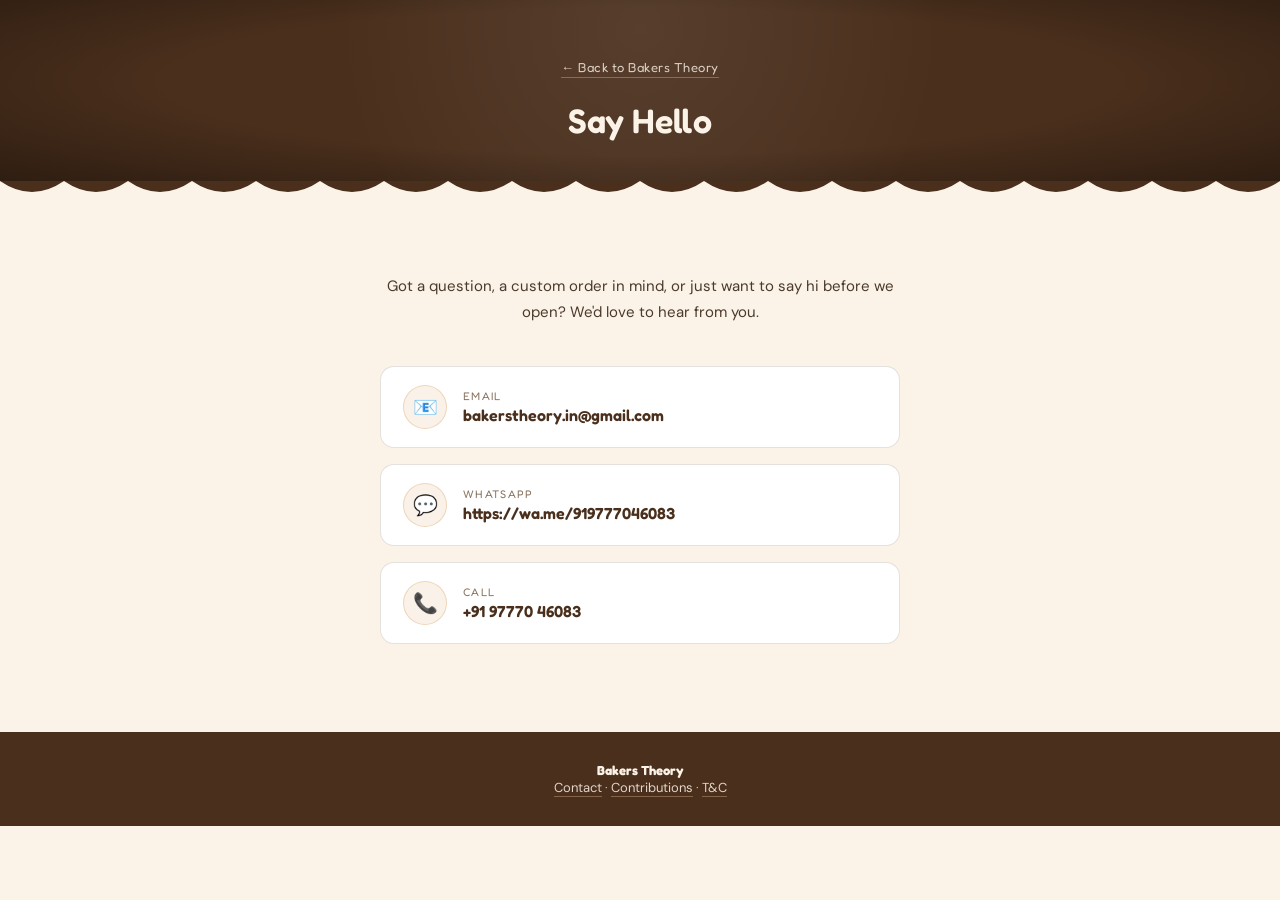
==== contact.html @ 6b5f2db3 "feat: Add contact, contributions, and T&C pages; implement fade-in effect for details section; creat" ====
<!DOCTYPE html>
<html lang="en">
<head>
<meta charset="UTF-8" />
<meta name="viewport" content="width=device-width, initial-scale=1.0" />
<title>Say Hello - Bakers Theory</title>
<link rel="preconnect" href="https://fonts.googleapis.com">
<link href="https://fonts.googleapis.com/css2?family=Fredoka:wght@400;500;600;700&family=DM+Sans:ital,wght@0,400;0,500;0,600;1,400&family=Allura&display=swap" rel="stylesheet">
<link rel="stylesheet" href="styles.css">
</head>
<body>
  <section class="page-header">
    <div class="wrap inner">
      <a class="back-link" href="/">&larr; Back to Bakers Theory</a>
      <h1>Say Hello</h1>
    </div>
  </section>
  <div class="scallop" aria-hidden="true">
    <svg viewBox="0 0 400 20" preserveAspectRatio="none">
      <path d="M0,0 Q10,20 20,0 Q30,20 40,0 Q50,20 60,0 Q70,20 80,0 Q90,20 100,0 Q110,20 120,0 Q130,20 140,0 Q150,20 160,0 Q170,20 180,0 Q190,20 200,0 Q210,20 220,0 Q230,20 240,0 Q250,20 260,0 Q270,20 280,0 Q290,20 300,0 Q310,20 320,0 Q330,20 340,0 Q350,20 360,0 Q370,20 380,0 Q390,20 400,0 L400,0 L0,0 Z" fill="var(--brown-deep)"/>
    </svg>
  </div>
  <section class="contact-section">
    <div class="contact-inner">
      <p class="contact-lede">Got a question, a custom order in mind, or just want to say hi before we open? We'd love to hear from you.</p>
      <ul class="contact-cards">
        <li>
          <span class="contact-icon" aria-hidden="true">📧</span>
          <span class="contact-detail">
            <span class="contact-label">Email</span>
            <a class="contact-value" href="mailto:bakerstheory.in@gmail.com">bakerstheory.in@gmail.com</a>
          </span>
        </li>
        <li>
          <span class="contact-icon" aria-hidden="true">💬</span>
          <span class="contact-detail">
            <span class="contact-label">WhatsApp</span>
            <a class="contact-value" href="https://wa.me/919777046083" target="_blank" rel="noopener noreferrer">https://wa.me/919777046083</a>
          </span>
        </li>
        <li>
          <span class="contact-icon" aria-hidden="true">📞</span>
          <span class="contact-detail">
            <span class="contact-label">Call</span>
            <a class="contact-value" href="tel:+919777046083">+91 97770 46083</a>
          </span>
        </li>
      </ul>
    </div>
  </section>
<footer>
  <strong>Bakers Theory</strong><br/>
  <a href="/contact">Contact</a> · <a href="/contributions">Contributions</a> · <a href="/tandc">T&amp;C</a>
</footer>
</body>
</html>
---- styles.css ----
:root{
    --brown-deep:#4A2F1C;
    --brown-darker:#3A2414;
    --cream:#FBF3E7;
    --caramel:#C9812C;
    --caramel-warm:#D8A06A;
    --blush:#F2C9A0;
    --ink:#2B1B10;
    --line: rgba(74,47,28,0.14);
  }
  *{box-sizing:border-box;}
  html{scroll-behavior:smooth;}
  body{
    margin:0;
    background:var(--cream);
    color:var(--ink);
    font-family:'DM Sans', sans-serif;
    -webkit-font-smoothing:antialiased;
  }
  h1,h2,h3,.display{
    font-family:'Fredoka', sans-serif;
    font-weight:600;
    color:var(--brown-deep);
    margin:0;
  }
  a{color:inherit;}
  .wrap{max-width:960px;margin:0 auto;padding:0 28px;}

  /* Scallop divider */
  .scallop{display:block;width:100%;height:22px;line-height:0;}
  .scallop svg{display:block;width:100%;height:100%;}

  /* HERO */
  .hero{
    background:var(--brown-deep);
    color:var(--cream);
    text-align:center;
    padding:104px 24px 64px;
    position:relative;
    overflow:hidden;
  }
  .hero::before{
    content:"";
    position:absolute;
    inset:0;
    background:
      radial-gradient(circle at 50% 16%, rgba(255,255,255,0.075), transparent 46%),
      radial-gradient(circle at 12% 88%, rgba(255,255,255,0.04), transparent 42%),
      radial-gradient(circle at 90% 80%, rgba(255,255,255,0.04), transparent 42%),
      radial-gradient(ellipse at 50% 45%, transparent 52%, rgba(0,0,0,0.38) 100%);
    pointer-events:none;
  }
  .hero::after{
    content:"";
    position:absolute;
    inset:0;
    background-image:url("data:image/svg+xml;utf8,<svg xmlns='http://www.w3.org/2000/svg'><filter id='n'><feTurbulence type='fractalNoise' baseFrequency='0.85' numOctaves='2' stitchTiles='stitch'/></filter><rect width='100%25' height='100%25' filter='url(%23n)'/></svg>");
    opacity:0.035;
    mix-blend-mode:overlay;
    pointer-events:none;
  }

  /* SMS Login button */
  .sms-login-btn{
    position:absolute;
    top:24px;
    right:24px;
    z-index:5;
    display:flex;
    flex-direction:column;
    align-items:center;
    justify-content:center;
    line-height:1.15;
    text-decoration:none;
    font-family:'Fredoka', sans-serif;
    color:var(--cream);
    background:rgba(255,255,255,0.06);
    border:1.25px solid rgba(242,201,160,0.4);
    border-radius:999px;
    padding:9px 18px;
    cursor:pointer;
    transition:background .2s ease, border-color .2s ease, transform .2s ease;
  }
  .sms-login-btn:hover,
  .sms-login-btn:focus-visible{
    background:rgba(255,255,255,0.12);
    border-color:var(--caramel);
    transform:translateY(-2px);
  }
  .sms-login-btn:focus-visible{
    outline:2px solid var(--caramel);
    outline-offset:2px;
  }
  .sms-login-btn .sms-main{
    font-size:14px;
    font-weight:700;
    letter-spacing:.04em;
  }
  .sms-login-btn .sms-sub{
    font-size:9.5px;
    font-weight:500;
    letter-spacing:.1em;
    text-transform:uppercase;
    color:var(--blush);
    margin-top:1px;
  }
  @media (max-width:480px){
    .sms-login-btn{top:16px; right:16px; padding:7px 14px;}
    .sms-login-btn .sms-main{font-size:12px;}
    .sms-login-btn .sms-sub{font-size:8px;}
  }

  @keyframes fadeSlideUp{
    from{opacity:0; transform:translateY(16px);}
    to{opacity:1; transform:translateY(0);}
  }

  .hero-announce{position:relative; margin-bottom:80px;}

  .script-line{
    display:flex;
    align-items:center;
    justify-content:center;
    gap:14px;
    margin:0 0 20px;
    line-height:1;
    font-family:'Allura', cursive;
    font-weight:400;
    font-size:clamp(30px, 6.4vw, 44px);
    color:var(--caramel-warm);
    opacity:0;
    animation:fadeSlideUp 650ms ease-out 0ms both;
  }
  .flourish{
    display:inline-block;
    width:34px;
    height:14px;
    flex:0 0 auto;
    opacity:0.75;
  }
  .flourish svg{display:block;width:100%;height:100%;}
  .flourish-right{transform:scaleX(-1);}

  .pill-wrap{
    display:flex;
    justify-content:center;
    margin:0 0 14px;
    opacity:0;
    animation:fadeSlideUp 650ms ease-out 200ms both;
  }
  .pill{
    display:inline-flex;
    align-items:center;
    white-space:nowrap;
    font-family:'Fredoka', sans-serif;
    font-weight:600;
    letter-spacing:0.2em;
    text-transform:uppercase;
    font-size:clamp(10.5px, 2.9vw, 13.5px);
    color:var(--cream);
    background:transparent;
    border:1.25px solid rgba(201,129,44,0.55);
    border-radius:999px;
    padding:11px clamp(16px, 4vw, 26px);
  }
  .pill .bullet{color:var(--caramel); margin:0 10px; font-size:0.8em;}

  .right-now{
    position:relative;
    display:inline-block;
    margin:0;
    font-family:'Fredoka', sans-serif;
    font-weight:600;
    letter-spacing:0.14em;
    text-transform:uppercase;
    font-size:clamp(12.5px, 2.6vw, 15px);
    color:rgba(251,243,231,0.72);
    opacity:0;
    animation:fadeSlideUp 650ms ease-out 350ms both;
  }
  .right-now .swoosh{
    position:absolute;
    left:50%;
    top:100%;
    transform:translateX(-50%);
    width:74px;
    height:14px;
    margin-top:6px;
    opacity:0.6;
  }
  .right-now .swoosh svg{display:block;width:100%;height:100%;}

  .logo-wrap{
    display:flex;
    flex-direction:column;
    align-items:center;
    justify-content:center;
    width:100%;
    text-align:center;
  }
  .logo-img{
    width:min(560px, 86vw);
    height:auto;
    margin:0 0 18px;
    display:block;
    overflow:visible;
    color:var(--cream);
    opacity:0;
    animation:fadeSlideUp 650ms ease-out 500ms both;
  }
  @media (max-width:480px){
    .hero{padding:80px 20px 56px;}
    .hero-announce{margin-bottom:64px;}
    .flourish{width:26px;}
    .pill{padding:10px clamp(14px, 5vw, 18px);}
  }
  .hero p.lede{
    max-width:520px;
    margin:18px auto 0;
    font-size:17px;
    line-height:1.7;
    color:rgba(251,243,231,0.86);
  }
  .oven-line{
    display:flex;
    align-items:center;
    justify-content:center;
    gap:10px;
    margin-top:34px;
    font-family:'Fredoka', sans-serif;
    font-size:15px;
    color:var(--blush);
  }
  .oven-line .dot{width:6px;height:6px;border-radius:50%; background:var(--caramel); animation:pulse 1.6s ease-in-out infinite;}
  .oven-line .dot:nth-child(4){animation-delay:.2s;}
  .oven-line .dot:nth-child(5){animation-delay:.4s;}
  @keyframes pulse{0%,100%{opacity:.35;} 50%{opacity:1;}}

  /* NOTIFY / STORY SECTION */
  .notify{padding:56px 24px 60px; text-align:center;}
  .notify h2{font-size:26px;margin-bottom:10px;}
  .notify p{max-width:460px;margin:0 auto 26px; color:#5b4534; line-height:1.6; font-size:15.5px;}
  .story{max-width:600px; margin:0 auto; text-align:left;}
  .story p{max-width:none; text-align:justify; line-height:1.8; margin-bottom:16px; color:#5b4534; font-size:15.5px;}
  .form-note{font-size:12.5px;color:#8a7360;margin-top:12px; text-align:center;}

  /* WHAT TO EXPECT + CONTACT */
  .details{
    background:var(--brown-deep);
    border-top:1px solid rgba(251,243,231,0.08);
    border-bottom:1px solid rgba(251,243,231,0.08);
    padding:80px 24px 88px;
    position:relative;
    overflow:hidden;
  }
  .details::before{
    content:"";
    position:absolute;
    inset:0;
    background:radial-gradient(circle at 50% 0%, rgba(255,255,255,0.06), transparent 55%);
    pointer-events:none;
  }
  .expect-inner{
    max-width:760px;
    margin:0 auto;
    text-align:center;
    position:relative;
    opacity:0;
    transform:translateY(24px);
    transition:opacity .7s ease-out, transform .7s ease-out;
  }
  .details.in-view .expect-inner{opacity:1; transform:translateY(0);}
  .expect-eyebrow{
    font-family:'Fredoka', sans-serif;
    font-size:12px;
    letter-spacing:.2em;
    text-transform:uppercase;
    color:var(--blush);
    opacity:.75;
    margin:0 0 14px;
  }
  .expect-heading{
    font-family:'Fredoka', sans-serif;
    font-weight:600;
    font-size:clamp(26px, 4vw, 34px);
    color:var(--cream);
    margin:0 0 48px;
    letter-spacing:.01em;
  }
  .expect-grid{
    list-style:none;
    margin:0 auto 56px;
    padding:0;
    display:flex;
    flex-wrap:wrap;
    justify-content:center;
    align-items:flex-start;
    gap:36px 44px;
    max-width:620px;
  }
  .expect-grid li{
    display:flex;
    flex-direction:column;
    align-items:center;
    justify-content:flex-start;
    gap:12px;
    width:128px;
    min-height:96px;
    margin:0;
    padding:0;
    font-family:'DM Sans', sans-serif;
    font-size:16.5px;
    color:rgba(251,243,231,0.92);
    text-align:center;
  }
  .expect-grid-full{width:128px;}
  .expect-icon{
    font-size:19px;
    line-height:1;
    flex:0 0 auto;
    width:38px;
    height:38px;
    display:flex;
    align-items:center;
    justify-content:center;
    border-radius:50%;
    background:rgba(255,255,255,0.06);
    border:1px solid rgba(242,201,160,0.25);
    margin:0;
  }
  .expect-icon img{width:24px;height:24px;object-fit:contain;display:block;}
  .expect-divider{
    width:64px;
    height:1px;
    margin:0 auto 0;
    background:linear-gradient(90deg, transparent, var(--caramel), transparent);
    opacity:.6;
  }
  @media (max-width:640px){
    .details{padding:64px 20px 72px;}
    .expect-heading{margin-bottom:40px;}
    .expect-grid{gap:28px 24px; max-width:300px;}
    .expect-grid li, .expect-grid-full{width:100px; min-height:88px;}
  }
  @media (prefers-reduced-motion: reduce){
    .expect-inner{opacity:1; transform:none; transition:none;}
  }

  /* TERMS */
  .terms{padding:60px 24px 40px;}
  .terms .inner{max-width:720px;margin:0 auto;}
  .terms h2{font-size:24px;margin-bottom:6px;}
  .terms .updated{font-size:13px;color:#8a7360;margin-bottom:30px;}
  .terms h3{font-family:'Fredoka', sans-serif; font-size:16px; color:var(--brown-deep); margin:26px 0 8px;}
  .terms p, .terms li{font-size:14.5px; line-height:1.75; color:#4a3a2c;}
  .terms ul{padding-left:20px; margin:8px 0;}
  .terms ol{padding-left:20px; margin:8px 0;}
  .terms li{margin-bottom:4px;}

  /* PAGE HEADER (Contact / T&C / Contributions) */
  .page-header{
    background:var(--brown-deep);
    color:var(--cream);
    text-align:center;
    padding:56px 24px 40px;
    position:relative;
    overflow:hidden;
  }
  .page-header::before{
    content:"";
    position:absolute;
    inset:0;
    background:
      radial-gradient(circle at 50% 16%, rgba(255,255,255,0.075), transparent 46%),
      radial-gradient(ellipse at 50% 45%, transparent 52%, rgba(0,0,0,0.38) 100%);
    pointer-events:none;
  }
  .page-header .inner{position:relative;}
  .back-link{
    display:inline-flex;
    align-items:center;
    gap:6px;
    font-family:'Fredoka', sans-serif;
    font-size:13px;
    letter-spacing:.04em;
    color:rgba(251,243,231,0.8);
    text-decoration:none;
    border-bottom:1px solid rgba(242,201,160,0.35);
    padding-bottom:2px;
    margin-bottom:22px;
    transition:color .2s ease, border-color .2s ease;
  }
  .back-link:hover, .back-link:focus-visible{color:var(--cream); border-color:var(--caramel-warm);}
  .page-header h1{color:var(--cream); font-size:clamp(26px, 4vw, 34px);}

  /* CONTACT + CONTRIBUTIONS CARDS */
  .contact-section{padding:70px 24px 88px;}
  .contact-inner{max-width:520px; margin:0 auto; text-align:center;}
  .contact-lede{font-size:15px; line-height:1.75; color:#4a3a2c; margin:0 0 40px;}
  .contact-cards{list-style:none; margin:0; padding:0; display:flex; flex-direction:column; gap:16px;}
  .contact-cards li{
    background:#fff;
    border:1px solid var(--line);
    border-radius:14px;
    padding:18px 22px;
    display:flex;
    align-items:center;
    gap:16px;
    text-align:left;
  }
  .contact-icon{
    font-size:20px;
    line-height:1;
    flex:0 0 auto;
    width:44px;
    height:44px;
    display:flex;
    align-items:center;
    justify-content:center;
    border-radius:50%;
    background:rgba(201,129,44,0.1);
    border:1px solid rgba(201,129,44,0.25);
  }
  .contact-detail{display:flex; flex-direction:column; gap:2px;}
  .contact-label{
    font-family:'Fredoka', sans-serif;
    font-size:11px;
    letter-spacing:.12em;
    text-transform:uppercase;
    color:#8a7360;
  }
  .contact-value{
    font-family:'Fredoka', sans-serif;
    font-weight:600;
    font-size:16px;
    color:var(--brown-deep);
    text-decoration:none;
    word-break:break-word;
  }
  a.contact-value:hover, a.contact-value:focus-visible{color:var(--caramel);}

  footer{
    background:var(--brown-deep);
    color:rgba(251,243,231,0.7);
    text-align:center;
    padding:30px 24px;
    font-size:13px;
  }
  footer strong{color:var(--cream); font-family:'Fredoka', sans-serif;}
  footer a{color:rgba(251,243,231,0.85); text-decoration:none; border-bottom:1px solid rgba(242,201,160,0.35);}
  footer a:hover, footer a:focus-visible{color:var(--cream);}

  @media (prefers-reduced-motion: reduce){
    *{animation:none !important; transition:none !important;}
    .script-line, .pill-wrap, .right-now, .logo-img{opacity:1 !important; transform:none !important;}
  }
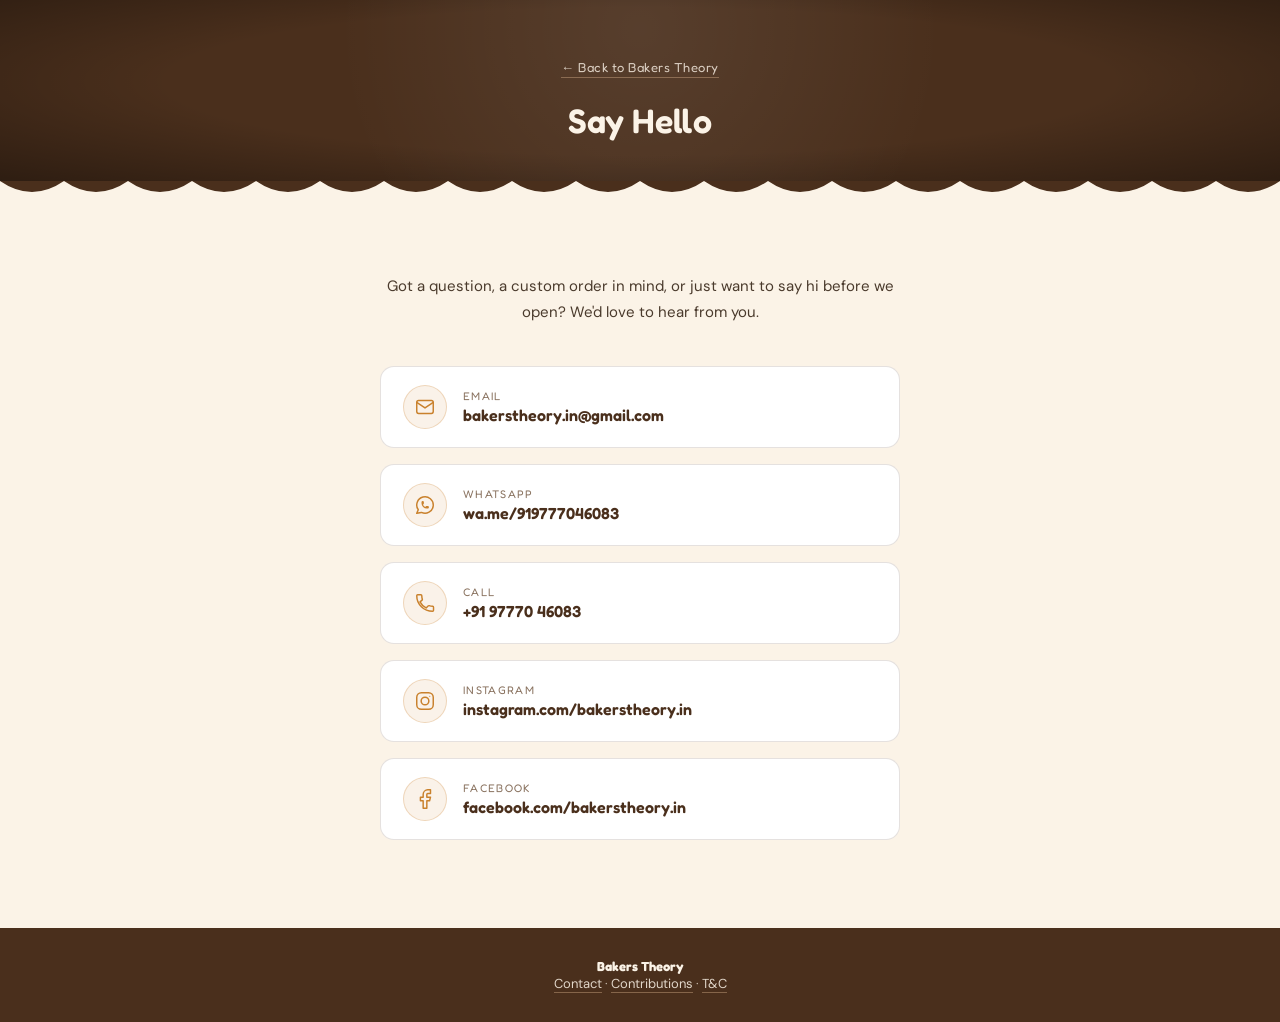
==== commit d87a1760: "Update contact.html" ====
--- a/contact.html
+++ b/contact.html
@@ -25,24 +25,48 @@
       <p class="contact-lede">Got a question, a custom order in mind, or just want to say hi before we open? We'd love to hear from you.</p>
       <ul class="contact-cards">
         <li>
-          <span class="contact-icon" aria-hidden="true">📧</span>
+          <span class="contact-icon" aria-hidden="true">
+            <svg viewBox="0 0 24 24" fill="none" stroke="currentColor" stroke-width="1.6" stroke-linecap="round" stroke-linejoin="round"><rect x="3" y="5" width="18" height="14" rx="2"/><path d="M3 7l9 6 9-6"/></svg>
+          </span>
           <span class="contact-detail">
             <span class="contact-label">Email</span>
             <a class="contact-value" href="mailto:bakerstheory.in@gmail.com">bakerstheory.in@gmail.com</a>
           </span>
         </li>
         <li>
-          <span class="contact-icon" aria-hidden="true">💬</span>
+          <span class="contact-icon" aria-hidden="true">
+            <svg viewBox="0 0 24 24" fill="none" stroke="currentColor" stroke-width="1.6" stroke-linecap="round" stroke-linejoin="round"><path d="M3 21l1.65 -3.8a9 9 0 1 1 3.4 2.9l-5.05 .9"/><path d="M9 10a.5 .5 0 0 0 1 0v-1a.5 .5 0 0 0 -1 0v1a5 5 0 0 0 5 5h1a.5 .5 0 0 0 0 -1h-1a.5 .5 0 0 0 0 1"/></svg>
+          </span>
           <span class="contact-detail">
             <span class="contact-label">WhatsApp</span>
-            <a class="contact-value" href="https://wa.me/919777046083" target="_blank" rel="noopener noreferrer">https://wa.me/919777046083</a>
+            <a class="contact-value" href="https://wa.me/919777046083" target="_blank" rel="noopener noreferrer">wa.me/919777046083</a>
           </span>
         </li>
         <li>
-          <span class="contact-icon" aria-hidden="true">📞</span>
+          <span class="contact-icon" aria-hidden="true">
+            <svg viewBox="0 0 24 24" fill="none" stroke="currentColor" stroke-width="1.6" stroke-linecap="round" stroke-linejoin="round"><path d="M6.6 10.8c1.4 2.8 3.8 5.2 6.6 6.6l2.2-2.2c.3-.3.7-.4 1.1-.3 1.2.4 2.5.6 3.8.6.6 0 1 .4 1 1V20c0 .6-.4 1-1 1C10.7 21 3 13.3 3 4c0-.6.4-1 1-1h3.5c.6 0 1 .4 1 1 0 1.3.2 2.6.6 3.8.1.4 0 .8-.3 1.1L6.6 10.8z"/></svg>
+          </span>
           <span class="contact-detail">
             <span class="contact-label">Call</span>
             <a class="contact-value" href="tel:+919777046083">+91 97770 46083</a>
+          </span>
+        </li>
+        <li>
+          <span class="contact-icon" aria-hidden="true">
+            <svg viewBox="0 0 24 24" fill="none" stroke="currentColor" stroke-width="1.6" stroke-linecap="round" stroke-linejoin="round"><rect x="3" y="3" width="18" height="18" rx="5"/><circle cx="12" cy="12" r="4.2"/><circle cx="17.2" cy="6.8" r="0.6" fill="currentColor" stroke="none"/></svg>
+          </span>
+          <span class="contact-detail">
+            <span class="contact-label">Instagram</span>
+            <a class="contact-value" href="https://instagram.com/bakerstheory.in" target="_blank" rel="noopener noreferrer">instagram.com/bakerstheory.in</a>
+          </span>
+        </li>
+        <li>
+          <span class="contact-icon" aria-hidden="true">
+            <svg viewBox="0 0 24 24" fill="none" stroke="currentColor" stroke-width="1.6" stroke-linecap="round" stroke-linejoin="round"><path d="M18 2h-3a5 5 0 00-5 5v3H7v4h3v8h4v-8h3l1-4h-4V7a1 1 0 011-1h3z"/></svg>
+          </span>
+          <span class="contact-detail">
+            <span class="contact-label">Facebook</span>
+            <a class="contact-value" href="https://facebook.com/bakerstheory.in" target="_blank" rel="noopener noreferrer">facebook.com/bakerstheory.in</a>
           </span>
         </li>
       </ul>
--- a/styles.css
+++ b/styles.css
@@ -1,4 +1,4 @@
-  :root{
+:root{
     --brown-deep:#4A2F1C;
     --brown-darker:#3A2414;
     --cream:#FBF3E7;
@@ -7,11 +7,15 @@
     --blush:#F2C9A0;
     --ink:#2B1B10;
     --line: rgba(74,47,28,0.14);
+    --ease-luxury: cubic-bezier(.16,1,.3,1);
   }
   *{box-sizing:border-box;}
   html{scroll-behavior:smooth;}
   body{
     margin:0;
+    min-height:100vh;
+    display:flex;
+    flex-direction:column;
     background:var(--cream);
     color:var(--ink);
     font-family:'DM Sans', sans-serif;
@@ -50,15 +54,7 @@
       radial-gradient(ellipse at 50% 45%, transparent 52%, rgba(0,0,0,0.38) 100%);
     pointer-events:none;
   }
-  .hero::after{
-    content:"";
-    position:absolute;
-    inset:0;
-    background-image:url("data:image/svg+xml;utf8,<svg xmlns='http://www.w3.org/2000/svg'><filter id='n'><feTurbulence type='fractalNoise' baseFrequency='0.85' numOctaves='2' stitchTiles='stitch'/></filter><rect width='100%25' height='100%25' filter='url(%23n)'/></svg>");
-    opacity:0.035;
-    mix-blend-mode:overlay;
-    pointer-events:none;
-  }
+  /* grain/noise overlay removed for a clean matte finish */
 
   /* SMS Login button */
   .sms-login-btn{
@@ -79,7 +75,7 @@
     border-radius:999px;
     padding:9px 18px;
     cursor:pointer;
-    transition:background .2s ease, border-color .2s ease, transform .2s ease;
+    transition:background .35s var(--ease-luxury), border-color .35s var(--ease-luxury), transform .35s var(--ease-luxury);
   }
   .sms-login-btn:hover,
   .sms-login-btn:focus-visible{
@@ -241,7 +237,7 @@
   .notify h2{font-size:26px;margin-bottom:10px;}
   .notify p{max-width:460px;margin:0 auto 26px; color:#5b4534; line-height:1.6; font-size:15.5px;}
   .story{max-width:600px; margin:0 auto; text-align:left;}
-  .story p{max-width:none; text-align:justify; line-height:1.8; margin-bottom:16px; color:#5b4534; font-size:15.5px;}
+  .story p{max-width:none; text-align:justify; line-height:1.5; margin-bottom:16px; color:#5b4534; font-size:15.5px;}
   .form-note{font-size:12.5px;color:#8a7360;margin-top:12px; text-align:center;}
 
   /* WHAT TO EXPECT + CONTACT */
@@ -357,7 +353,9 @@
   .terms ol{padding-left:20px; margin:8px 0;}
   .terms li{margin-bottom:4px;}
 
-  /* PAGE HEADER (Contact / T&C / Contributions) */
+  /* ===================================================================
+     PAGE HEADER (Contact / T&C / Contributions) — ORIGINAL, SHARED
+     =================================================================== */
   .page-header{
     background:var(--brown-deep);
     color:var(--cream);
@@ -393,7 +391,11 @@
   .back-link:hover, .back-link:focus-visible{color:var(--cream); border-color:var(--caramel-warm);}
   .page-header h1{color:var(--cream); font-size:clamp(26px, 4vw, 34px);}
 
-  /* CONTACT + CONTRIBUTIONS CARDS */
+  /* ===================================================================
+     CONTACT + CONTRIBUTIONS CARDS — ORIGINAL, SHARED
+     (used as-is by contact.html and tandc.html; contributions.html
+     overrides these below, scoped to body.contributions only)
+     =================================================================== */
   .contact-section{padding:70px 24px 88px;}
   .contact-inner{max-width:520px; margin:0 auto; text-align:center;}
   .contact-lede{font-size:15px; line-height:1.75; color:#4a3a2c; margin:0 0 40px;}
@@ -421,7 +423,10 @@
     background:rgba(201,129,44,0.1);
     border:1px solid rgba(201,129,44,0.25);
   }
+  .contact-icon img{width:24px;height:24px;object-fit:contain;display:block;}
+  .contact-icon svg{width:22px;height:22px;display:block;color:var(--caramel);}
   .contact-detail{display:flex; flex-direction:column; gap:2px;}
+  .contact-dash{display:none;}
   .contact-label{
     font-family:'Fredoka', sans-serif;
     font-size:11px;
@@ -439,7 +444,189 @@
   }
   a.contact-value:hover, a.contact-value:focus-visible{color:var(--caramel);}
 
+  /* ===================================================================
+     CONTRIBUTIONS-ONLY LUXURY REDESIGN
+     Scoped to body.contributions so it can never leak onto Contact or
+     T&C, even though they share the .page-header / .contact-* classes.
+     Add class="contributions" to <body> in contributions.html.
+     =================================================================== */
+  body.contributions .page-header{
+    padding:64px 24px 48px;
+    background:linear-gradient(165deg, #4B2D1B 0%, #5A3520 52%, #6A4228 100%);
+  }
+  body.contributions .page-header::before{
+    background:
+      radial-gradient(circle at 50% 8%, rgba(255,255,255,0.09), transparent 48%),
+      radial-gradient(circle at 88% 92%, rgba(200,154,91,0.10), transparent 55%),
+      radial-gradient(ellipse at 50% 45%, transparent 52%, rgba(0,0,0,0.35) 100%);
+  }
+  body.contributions .back-link{
+    font-size:12.5px;
+    letter-spacing:.08em;
+    text-transform:uppercase;
+    color:rgba(251,243,231,0.72);
+    border-bottom:1px solid rgba(242,201,160,0.3);
+    padding-bottom:3px;
+    margin-bottom:26px;
+    transition:color .35s var(--ease-luxury), border-color .35s var(--ease-luxury);
+  }
+  body.contributions .back-link:hover,
+  body.contributions .back-link:focus-visible{
+    color:var(--cream);
+    border-color:var(--caramel-warm);
+  }
+  body.contributions .page-header h1{
+    font-weight:500;
+    letter-spacing:.01em;
+  }
+
+  body.contributions .contact-section{
+    padding:96px 24px 120px;
+    position:relative;
+    background:
+      radial-gradient(ellipse 900px 500px at 50% 0%, rgba(201,129,44,0.06), transparent 62%),
+      radial-gradient(ellipse 700px 500px at 100% 100%, rgba(216,160,106,0.05), transparent 60%),
+      radial-gradient(ellipse 1200px 800px at 50% 40%, #F8F1E7 0%, #F3E8D8 55%, #EAD9C5 100%),
+      radial-gradient(ellipse 1400px 900px at 50% 50%, transparent 55%, rgba(74,47,28,0.05) 100%);
+  }
+  body.contributions .contact-section::before{
+    content:"";
+    position:absolute;
+    inset:0;
+    pointer-events:none;
+    opacity:.035;
+    mix-blend-mode:multiply;
+    background-image:url("data:image/svg+xml;utf8,<svg xmlns='http://www.w3.org/2000/svg' width='160' height='160'><filter id='n'><feTurbulence type='fractalNoise' baseFrequency='0.9' numOctaves='2' stitchTiles='stitch'/></filter><rect width='100%25' height='100%25' filter='url(%23n)'/></svg>");
+    background-size:160px 160px;
+  }
+  body.contributions .contact-inner{
+    max-width:560px;
+    position:relative;
+  }
+  body.contributions .contact-lede{
+    font-size:15.5px;
+    line-height:1.85;
+    color:#6b5644;
+    font-weight:400;
+    letter-spacing:.005em;
+    margin:0 0 64px;
+  }
+
+  body.contributions .contact-cards li{
+    background:#FFF8F1;
+    border:1px solid rgba(170,130,90,0.25);
+    border-radius:22px;
+    padding:28px 30px;
+    gap:20px;
+    box-shadow:0 12px 35px rgba(70,40,20,0.08);
+    transition:transform 420ms var(--ease-luxury), box-shadow 420ms var(--ease-luxury), border-color 420ms var(--ease-luxury), opacity 700ms ease, transform 700ms ease;
+    opacity:0;
+    transform:translateY(16px);
+  }
+  body.contributions .contact-cards li.in-view{
+    opacity:1;
+    transform:translateY(0);
+  }
+  body.contributions .contact-cards li:hover,
+  body.contributions .contact-cards li:focus-within{
+    transform:translateY(-3px);
+    box-shadow:0 18px 44px rgba(70,40,20,0.12);
+    border-color:rgba(200,154,91,0.4);
+  }
+
+  body.contributions .contact-icon{
+    font-size:17px;
+    width:48px;
+    height:48px;
+    background:radial-gradient(circle at 35% 30%, rgba(255,244,222,0.95), rgba(200,154,91,0.16) 62%, rgba(200,154,91,0.07) 100%);
+    border:1px solid rgba(200,154,91,0.35);
+    box-shadow:inset 0 1px 2px rgba(255,255,255,0.6), inset 0 -3px 5px rgba(154,102,42,0.14);
+    transition:box-shadow 350ms var(--ease-luxury), transform 350ms var(--ease-luxury);
+  }
+  body.contributions .contact-cards li:hover .contact-icon{
+    box-shadow:inset 0 1px 2px rgba(255,255,255,0.7), inset 0 -3px 6px rgba(154,102,42,0.2), 0 0 0 4px rgba(200,154,91,0.08);
+  }
+
+  body.contributions .contact-detail{
+    align-items:flex-start;
+    gap:6px;
+  }
+
+  body.contributions .contact-label{
+    font-size:10px;
+    font-weight:500;
+    letter-spacing:.2em;
+    opacity:.85;
+  }
+
+  body.contributions .contact-value{
+    font-size:19px;
+    letter-spacing:.005em;
+    line-height:1.3;
+  }
+  body.contributions a.contact-value{
+    transition:color 350ms var(--ease-luxury);
+  }
+
+  /* CONTRIBUTIONS GROUPS (already scoped by class name, unchanged) */
+  .contrib-group{margin-top:80px;}
+  .contrib-group:first-of-type{margin-top:8px;}
+  .contrib-group-title{
+    display:flex;
+    align-items:center;
+    gap:12px;
+    font-family:'Fredoka', sans-serif;
+    font-weight:500;
+    font-size:12.5px;
+    letter-spacing:.18em;
+    text-transform:uppercase;
+    text-align:left;
+    color:#7a5c42;
+    margin:0 0 24px;
+    padding-bottom:18px;
+    position:relative;
+  }
+  .contrib-group-title::after{
+    content:"";
+    position:absolute;
+    left:0;
+    bottom:0;
+    width:100%;
+    height:1px;
+    background:linear-gradient(90deg, rgba(200,154,91,0.4), rgba(74,47,28,0.08) 55%, rgba(74,47,28,0));
+  }
+  .contrib-icon{
+    display:inline-flex;
+    flex:0 0 auto;
+    align-items:center;
+    justify-content:center;
+    width:22px;
+    height:22px;
+    border-radius:50%;
+    font-size:12px;
+    line-height:1;
+    background:radial-gradient(circle at 35% 30%, rgba(255,244,222,0.9), rgba(200,154,91,0.14) 70%);
+    border:1px solid rgba(200,154,91,0.3);
+    transform:translateY(-1px);
+  }
+  .contrib-title-text{display:inline-block;}
+
+  @media (max-width:640px){
+    body.contributions .contact-section{padding:72px 20px 88px;}
+    body.contributions .contact-lede{margin-bottom:48px;}
+    .contrib-group{margin-top:60px;}
+    body.contributions .contact-cards li{padding:22px 22px; border-radius:20px;}
+    body.contributions .contact-icon{width:44px; height:44px; font-size:16px;}
+  }
+
+  body.contributions footer{
+    background:linear-gradient(165deg, #3A2414, #4B2D1B 60%, #5A3520 100%);
+    box-shadow:0 -14px 34px rgba(30,15,5,0.22);
+    color:rgba(248,241,231,0.75);
+  }
+
   footer{
+    margin-top:auto;
     background:var(--brown-deep);
     color:rgba(251,243,231,0.7);
     text-align:center;
@@ -453,4 +640,5 @@
   @media (prefers-reduced-motion: reduce){
     *{animation:none !important; transition:none !important;}
     .script-line, .pill-wrap, .right-now, .logo-img{opacity:1 !important; transform:none !important;}
-  }
+    body.contributions .contact-cards li{opacity:1 !important; transform:none !important;}
+  }
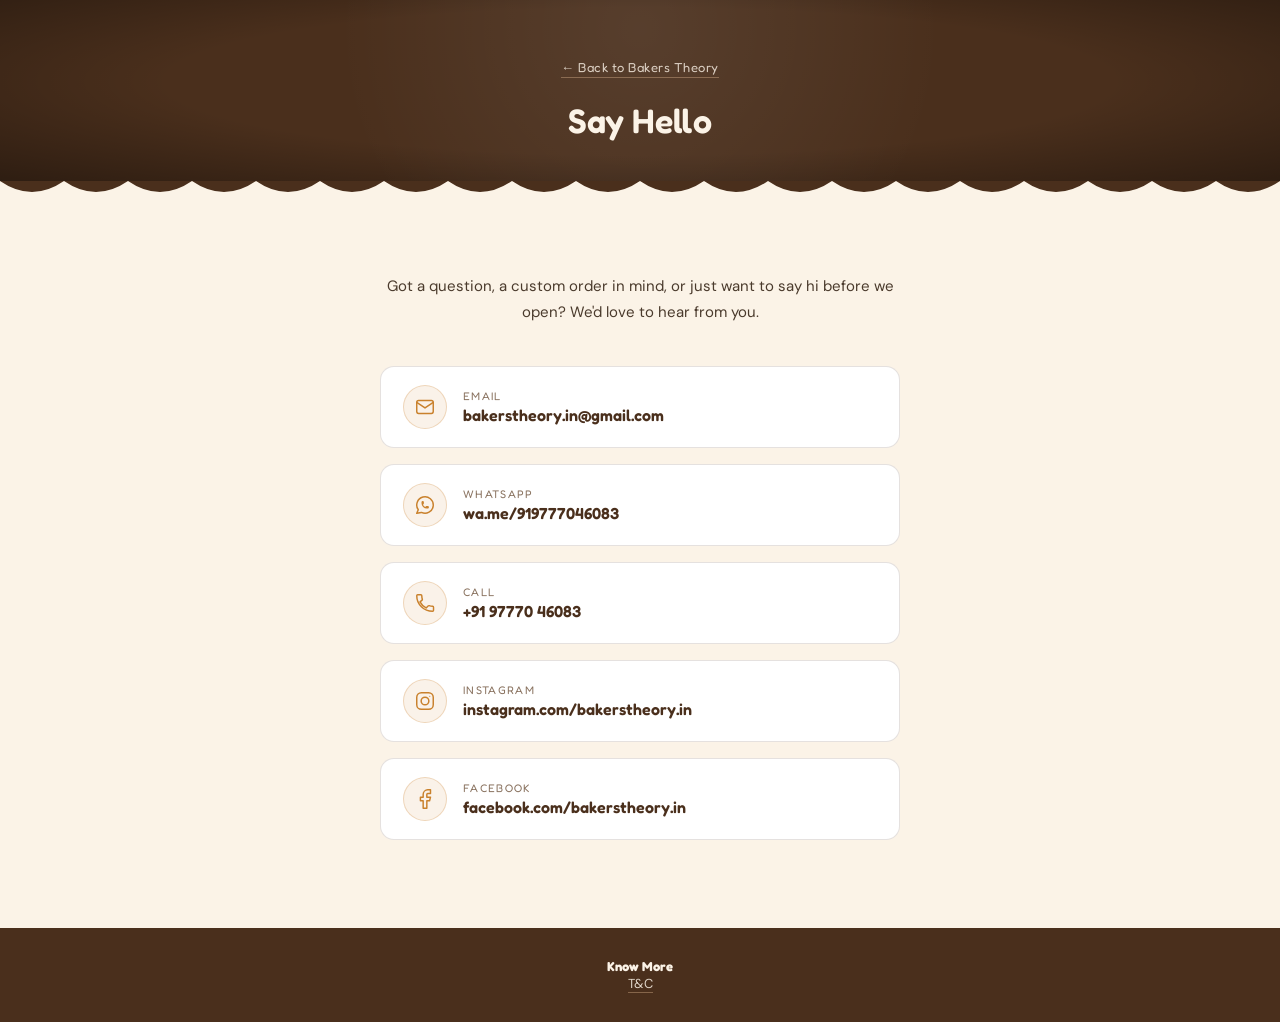
==== commit d609fdf2: "push" ====
--- a/contact.html
+++ b/contact.html
@@ -73,8 +73,8 @@
     </div>
   </section>
 <footer>
-  <strong>Bakers Theory</strong><br/>
-  <a href="/contact">Contact</a> · <a href="/contributions">Contributions</a> · <a href="/tandc">T&amp;C</a>
+  <strong>Know More</strong><br/>
+  <a href="/tandc">T&amp;C</a>
 </footer>
 </body>
 </html>
--- a/styles.css
+++ b/styles.css
@@ -1,4 +1,4 @@
-:root{
+:root{    
     --brown-deep:#4A2F1C;
     --brown-darker:#3A2414;
     --cream:#FBF3E7;
@@ -257,7 +257,7 @@
     pointer-events:none;
   }
   .expect-inner{
-    max-width:760px;
+    max-width:960px;
     margin:0 auto;
     text-align:center;
     position:relative;
@@ -283,48 +283,61 @@
     margin:0 0 48px;
     letter-spacing:.01em;
   }
+
+  /* UPDATED INTERACTIVE GRID LAYOUT */
   .expect-grid{
-    list-style:none;
-    margin:0 auto 56px;
-    padding:0;
-    display:flex;
-    flex-wrap:wrap;
-    justify-content:center;
-    align-items:flex-start;
-    gap:36px 44px;
-    max-width:620px;
+    display: grid;
+    grid-template-columns: repeat(auto-fill, minmax(220px, 1fr));
+    gap: 28px;
+    list-style: none;
+    margin: 0 auto 56px;
+    padding: 0;
   }
   .expect-grid li{
-    display:flex;
-    flex-direction:column;
-    align-items:center;
-    justify-content:flex-start;
-    gap:12px;
-    width:128px;
-    min-height:96px;
-    margin:0;
-    padding:0;
-    font-family:'DM Sans', sans-serif;
-    font-size:16.5px;
-    color:rgba(251,243,231,0.92);
-    text-align:center;
-  }
-  .expect-grid-full{width:128px;}
+    background: rgba(255,255,255,0.03); /* Subtle luxury card background */
+    border: 1px solid rgba(242,201,160,0.15);
+    border-radius: 16px;
+    overflow: hidden;
+    text-align: center;
+    cursor: pointer;
+    font-family: 'DM Sans', sans-serif;
+    font-size: 17px;
+    font-weight: 500;
+    color: rgba(251,243,231,0.92);
+    padding-bottom: 20px;
+    transition: transform 0.4s var(--ease-luxury), box-shadow 0.4s var(--ease-luxury), border-color 0.4s var(--ease-luxury), background 0.4s var(--ease-luxury);
+  }
+  .expect-grid li:hover{
+    transform: translateY(-8px);
+    box-shadow: 0 16px 32px rgba(0, 0, 0, 0.25);
+    border-color: rgba(201,129,44,0.6); /* Caramel border glow on hover */
+    background: rgba(255,255,255,0.06);
+    color: var(--cream);
+  }
   .expect-icon{
-    font-size:19px;
-    line-height:1;
-    flex:0 0 auto;
-    width:38px;
-    height:38px;
-    display:flex;
-    align-items:center;
-    justify-content:center;
-    border-radius:50%;
-    background:rgba(255,255,255,0.06);
-    border:1px solid rgba(242,201,160,0.25);
-    margin:0;
-  }
-  .expect-icon img{width:24px;height:24px;object-fit:contain;display:block;}
+    width: 100%;
+    aspect-ratio: 1 / 1;
+    position: relative;
+    background: rgba(0,0,0,0.15); /* Deepens the image well area slightly */
+    display: block;
+    margin-bottom: 16px;
+    overflow: hidden;
+  }
+  .expect-icon img{
+    position: absolute;
+    top: 0;
+    left: 0;
+    width: 100%;
+    height: 100%;
+    padding: 32px; /* Adjust this to make the SVGs larger/smaller inside the squares */
+    box-sizing: border-box;
+    object-fit: contain;
+    transition: transform 0.5s var(--ease-luxury);
+  }
+  .expect-grid li:hover .expect-icon img{
+    transform: scale(1.1);
+  }
+
   .expect-divider{
     width:64px;
     height:1px;
@@ -332,19 +345,71 @@
     background:linear-gradient(90deg, transparent, var(--caramel), transparent);
     opacity:.6;
   }
+
   @media (max-width:640px){
     .details{padding:64px 20px 72px;}
     .expect-heading{margin-bottom:40px;}
-    .expect-grid{gap:28px 24px; max-width:300px;}
-    .expect-grid li, .expect-grid-full{width:100px; min-height:88px;}
-  }
+    /* On mobile, use a 2-column grid instead of 1 so cards aren't gigantic */
+    .expect-grid{
+        grid-template-columns: repeat(auto-fill, minmax(140px, 1fr));
+        gap: 16px;
+    }
+    .expect-grid li { font-size: 15px; padding-bottom: 16px; }
+    .expect-icon img { padding: 24px; }
+  }
+
   @media (prefers-reduced-motion: reduce){
     .expect-inner{opacity:1; transform:none; transition:none;}
+    .expect-grid li { transition: none; }
+    .expect-icon img { transition: none; }
   }
 
   /* TERMS */
   .terms{padding:60px 24px 40px;}
   .terms .inner{max-width:720px;margin:0 auto;}
+
+  /* TIMER STYLES */
+  .timer-wrap{
+    display:flex;
+    align-items:center;
+    justify-content:center;
+    gap:18px;
+    margin:28px 0 12px;
+    padding:18px 22px;
+    position:relative;
+  }
+  .timer-top{max-width:880px;margin-left:auto;margin-right:auto;}
+  .timer-graphics{
+    position:absolute;
+    inset:auto auto 0 50%;
+    transform:translateX(-50%);
+    width:92%;
+    height:64px;
+    pointer-events:none;
+    z-index:0;
+    background: radial-gradient(closest-side at 10% 20%, rgba(201,129,44,0.06), transparent 20%),
+                radial-gradient(closest-side at 90% 80%, rgba(216,160,106,0.05), transparent 18%);
+    border-radius:14px;
+  }
+  .timer-display{
+    position:relative;
+    z-index:1;
+    display:inline-block;
+    background:linear-gradient(180deg, rgba(74,47,28,0.98), rgba(58,36,20,0.98));
+    color:var(--cream);
+    padding:18px 28px;
+    border-radius:12px;
+    font-family:'Fredoka', sans-serif;
+    font-weight:700;
+    font-size:clamp(28px,6vw,64px);
+    letter-spacing:0.02em;
+    box-shadow:0 8px 20px rgba(58,36,20,0.18), inset 0 -2px 0 rgba(255,255,255,0.02);
+  }
+  @media (max-width:640px){
+    .timer-wrap{padding:12px 14px; margin:20px 0 8px}
+    .timer-display{font-size:clamp(22px,10vw,44px); padding:12px 16px}
+    .timer-graphics{height:44px}
+  }
   .terms h2{font-size:24px;margin-bottom:6px;}
   .terms .updated{font-size:13px;color:#8a7360;margin-bottom:30px;}
   .terms h3{font-family:'Fredoka', sans-serif; font-size:16px; color:var(--brown-deep); margin:26px 0 8px;}
@@ -568,7 +633,7 @@
     transition:color 350ms var(--ease-luxury);
   }
 
-  /* CONTRIBUTIONS GROUPS (already scoped by class name, unchanged) */
+  /* CONTRIBUTIONS GROUPS */
   .contrib-group{margin-top:80px;}
   .contrib-group:first-of-type{margin-top:8px;}
   .contrib-group-title{
@@ -635,10 +700,4 @@
   }
   footer strong{color:var(--cream); font-family:'Fredoka', sans-serif;}
   footer a{color:rgba(251,243,231,0.85); text-decoration:none; border-bottom:1px solid rgba(242,201,160,0.35);}
-  footer a:hover, footer a:focus-visible{color:var(--cream);}
-
-  @media (prefers-reduced-motion: reduce){
-    *{animation:none !important; transition:none !important;}
-    .script-line, .pill-wrap, .right-now, .logo-img{opacity:1 !important; transform:none !important;}
-    body.contributions .contact-cards li{opacity:1 !important; transform:none !important;}
-  }
+  footer a:hover, footer a:focus-visible{color:var(--cream);}
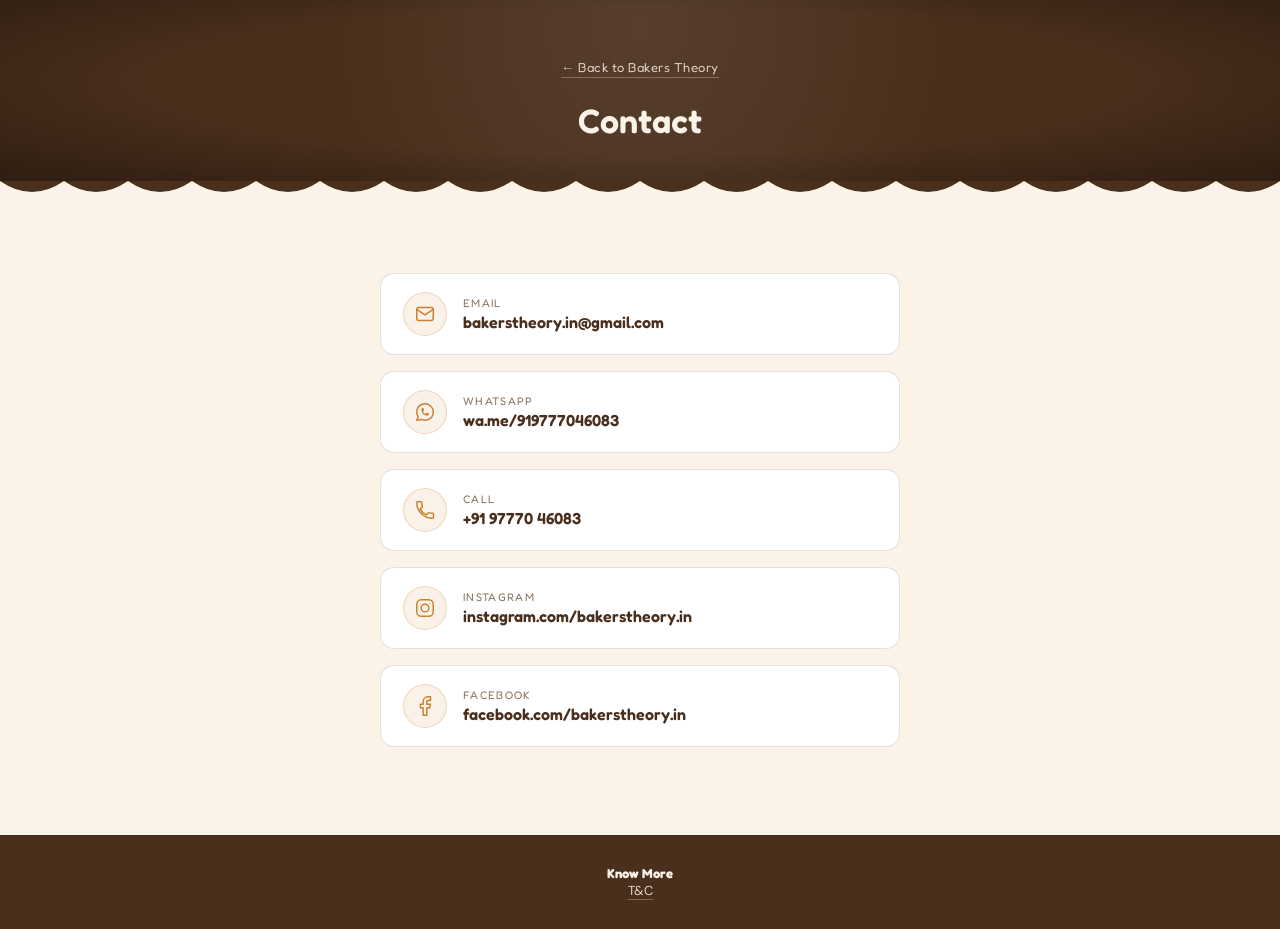
==== commit 93552e22: "ok" ====
--- a/contact.html
+++ b/contact.html
@@ -3,7 +3,7 @@
 <head>
 <meta charset="UTF-8" />
 <meta name="viewport" content="width=device-width, initial-scale=1.0" />
-<title>Say Hello - Bakers Theory</title>
+<title>Contact - Bakers Theory</title>
 <link rel="preconnect" href="https://fonts.googleapis.com">
 <link href="https://fonts.googleapis.com/css2?family=Fredoka:wght@400;500;600;700&family=DM+Sans:ital,wght@0,400;0,500;0,600;1,400&family=Allura&display=swap" rel="stylesheet">
 <link rel="stylesheet" href="styles.css">
@@ -12,7 +12,7 @@
   <section class="page-header">
     <div class="wrap inner">
       <a class="back-link" href="/">&larr; Back to Bakers Theory</a>
-      <h1>Say Hello</h1>
+      <h1>Contact</h1>
     </div>
   </section>
   <div class="scallop" aria-hidden="true">
@@ -22,7 +22,7 @@
   </div>
   <section class="contact-section">
     <div class="contact-inner">
-      <p class="contact-lede">Got a question, a custom order in mind, or just want to say hi before we open? We'd love to hear from you.</p>
+      <!-- <p class="contact-lede">Got a question, a custom order in mind, or just want to say hi before we open? We'd love to hear from you.</p> -->
       <ul class="contact-cards">
         <li>
           <span class="contact-icon" aria-hidden="true">
